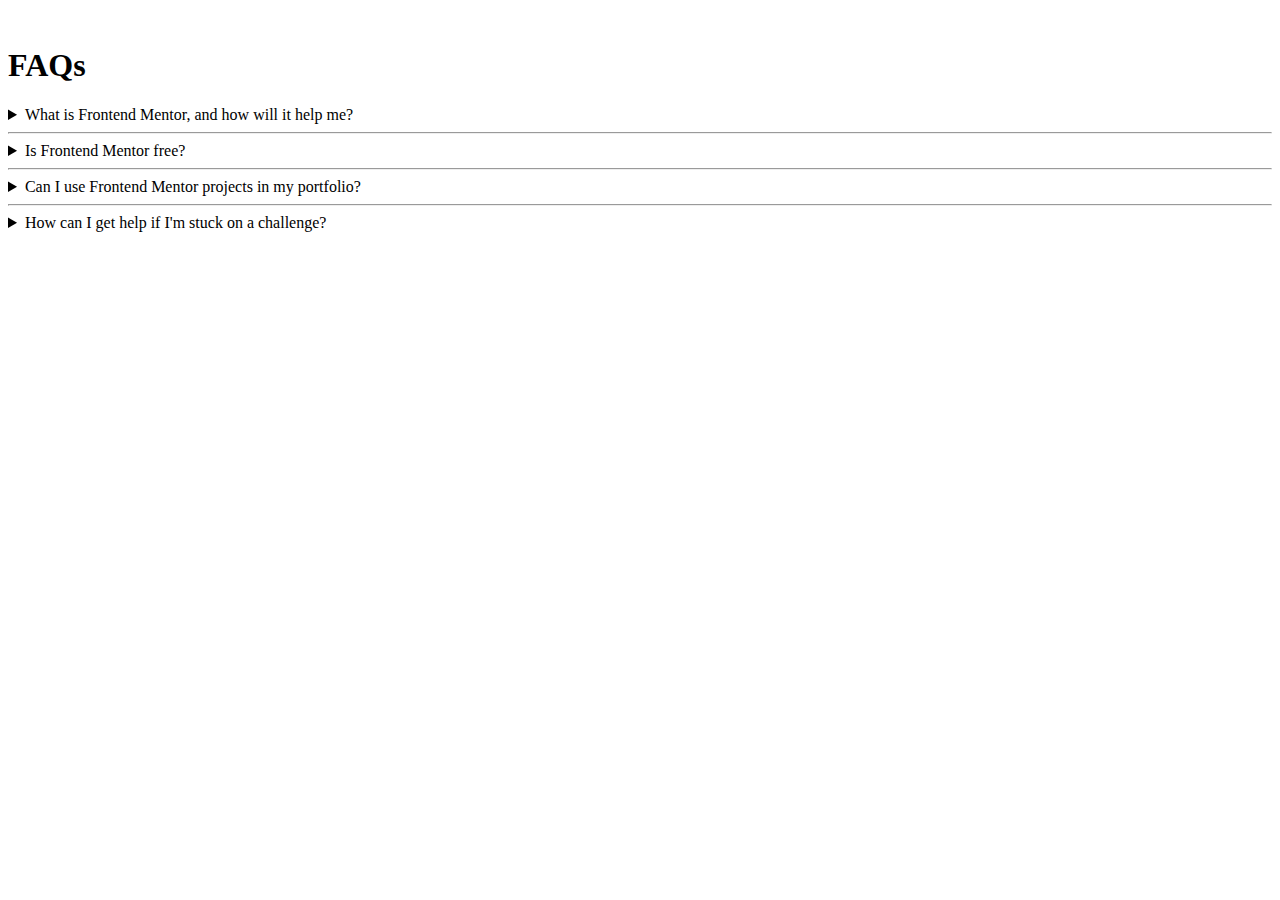
==== docs/index.html @ 5cf30051 "modified the src in the icons to open and close the accordion" ====
<!DOCTYPE html>
<html lang="en">
<head>
  <meta charset="UTF-8">
  <meta name="viewport" content="width=device-width, initial-scale=1.0"> <!-- displays site properly based on user's device -->
  
  <link rel="icon" type="image/png" sizes="32x32" href="./assets/images/favicon-32x32.png">
  <link rel="stylesheet" href="style.css">
  <link rel="preconnect" href="https://fonts.googleapis.com">
  <link rel="preconnect" href="https://fonts.gstatic.com" crossorigin>
  <link href="https://fonts.googleapis.com/css2?family=Work+Sans:ital,wght@0,100..900;1,100..900&display=swap" rel="stylesheet">
  
  <title>Frontend Mentor | FAQ accordion</title>

</head>
<body>

  <div class="container">
    
      <div class="card-container">
        <div class="card-elements">
          <div class="title">
            <img class="star-icon" src="assets/images/icon-star.svg" alt="">
            <h1>FAQs</h1>
          </div>

          <details>
            <summary class="question">What is Frontend Mentor, and how will it help me? <img class="plus-icon" src="assets/images/icon-plus.svg" alt="" > <img class="minus-icon" src="assets/images/icon-minus.svg" alt=""></summary>
            <p class="paragraph">  Frontend Mentor offers realistic coding challenges to help developers improve their 
              frontend coding skills with projects in HTML, CSS, and JavaScript. It's suitable for 
              all levels and ideal for portfolio building.</p>
          </details>

          <hr>

          <details>
            <summary class="question"> Is Frontend Mentor free? <img class="plus-icon" src="assets/images/icon-plus.svg" alt=""> <img class="minus-icon" src="assets/images/icon-minus.svg" alt=""></summary>
            <p class="paragraph">  Yes, Frontend Mentor offers both free and premium coding challenges, with the free 
              option providing access to a range of projects suitable for all skill levels.</p>
          </details>

          <hr>

          <details>
            <summary class="question">Can I use Frontend Mentor projects in my portfolio? <img class="plus-icon" src="assets/images/icon-plus.svg" alt=""> <img class="minus-icon" src="assets/images/icon-minus.svg" alt=""></summary>
            <p class="paragraph">  Yes, you can use projects completed on Frontend Mentor in your portfolio. It's an excellent
              way to showcase your skills to potential employers!
            </p>
          </details>

          <hr>

          <details>
            <summary  class="question">How can I get help if I'm stuck on a challenge? <img class="plus-icon" src="assets/images/icon-plus.svg" alt=""> <img class="minus-icon" src="assets/images/icon-minus.svg" alt=""></summary>
            <p class="paragraph">The best place to get help is inside Frontend Mentor's Discord community. There's a help 
              channel where you can ask questions and seek support from other community members.
           
            </p>
          </details>


        </div>
      </div>
   
  </div>

  




 

  

  


  

  
  <!-- <div class="attribution">
    Challenge by <a href="https://www.frontendmentor.io?ref=challenge" target="_blank">Frontend Mentor</a>. 
    Coded by <a href="#">Your Name Here</a>. -->
  </div>
</body>
</html>
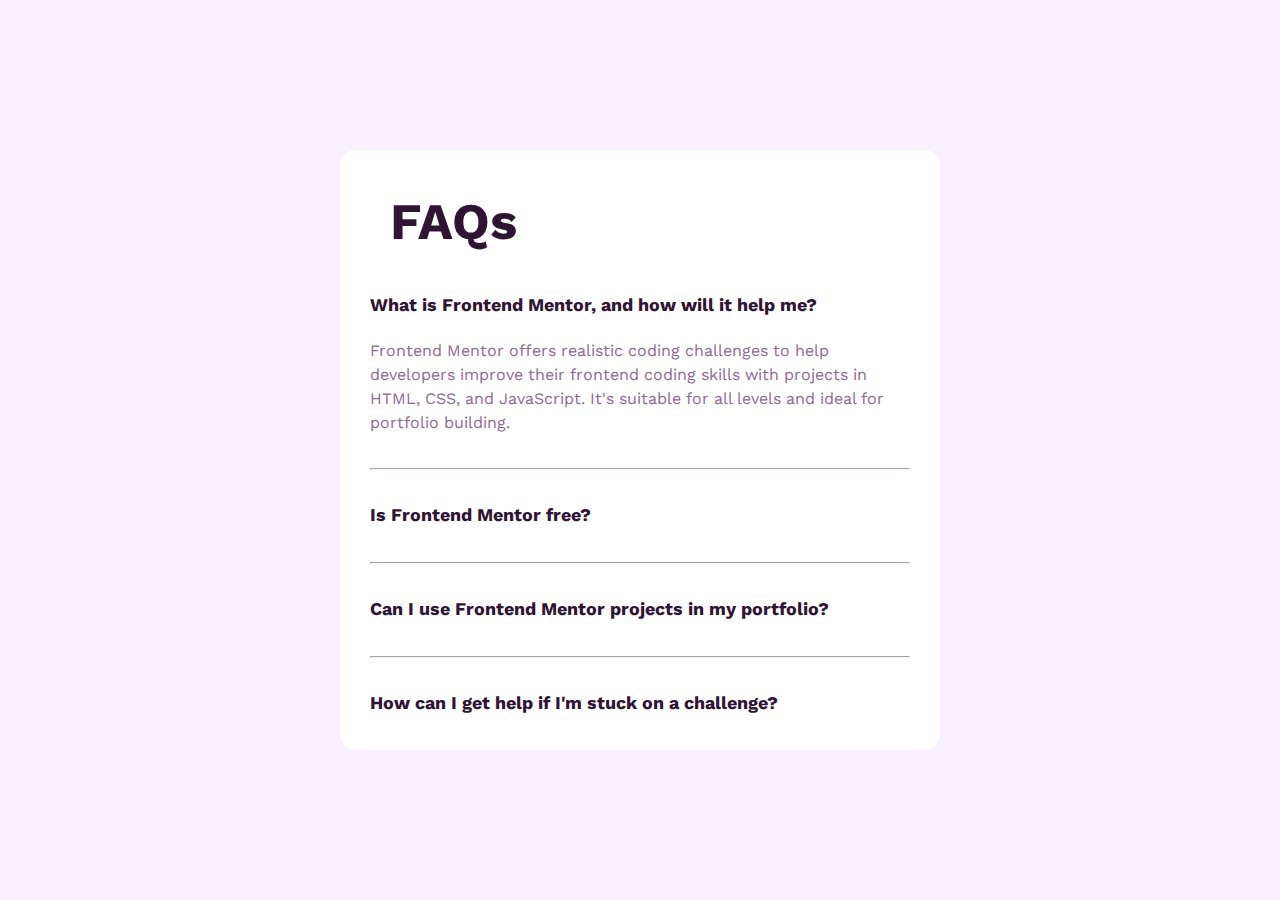
==== commit fb028d26: "accordion effect applied in details" ====
--- a/docs/index.html
+++ b/docs/index.html
@@ -24,7 +24,7 @@
             <h1>FAQs</h1>
           </div>
 
-          <details>
+          <details open name="faq">
             <summary class="question">What is Frontend Mentor, and how will it help me? <img class="plus-icon" src="assets/images/icon-plus.svg" alt="" > <img class="minus-icon" src="assets/images/icon-minus.svg" alt=""></summary>
             <p class="paragraph">  Frontend Mentor offers realistic coding challenges to help developers improve their 
               frontend coding skills with projects in HTML, CSS, and JavaScript. It's suitable for 
@@ -33,7 +33,7 @@
 
           <hr>
 
-          <details>
+          <details name="faq">
             <summary class="question"> Is Frontend Mentor free? <img class="plus-icon" src="assets/images/icon-plus.svg" alt=""> <img class="minus-icon" src="assets/images/icon-minus.svg" alt=""></summary>
             <p class="paragraph">  Yes, Frontend Mentor offers both free and premium coding challenges, with the free 
               option providing access to a range of projects suitable for all skill levels.</p>
@@ -41,7 +41,7 @@
 
           <hr>
 
-          <details>
+          <details name="faq">
             <summary class="question">Can I use Frontend Mentor projects in my portfolio? <img class="plus-icon" src="assets/images/icon-plus.svg" alt=""> <img class="minus-icon" src="assets/images/icon-minus.svg" alt=""></summary>
             <p class="paragraph">  Yes, you can use projects completed on Frontend Mentor in your portfolio. It's an excellent
               way to showcase your skills to potential employers!
@@ -50,7 +50,7 @@
 
           <hr>
 
-          <details>
+          <details name="faq">
             <summary  class="question">How can I get help if I'm stuck on a challenge? <img class="plus-icon" src="assets/images/icon-plus.svg" alt=""> <img class="minus-icon" src="assets/images/icon-minus.svg" alt=""></summary>
             <p class="paragraph">The best place to get help is inside Frontend Mentor's Discord community. There's a help 
               channel where you can ask questions and seek support from other community members.
--- a/docs/style.css
+++ b/docs/style.css
@@ -0,0 +1,170 @@
+/*CSS RESET*/
+
+/* 1. Use a more-intuitive box-sizing model */
+*, *::before, *::after {
+    box-sizing: border-box;
+  }
+  
+  /* 2. Remove default margin */
+  * {
+    margin: 0;
+  }
+  
+  body {
+    /* 3. Add accessible line-height */
+    line-height: 1.5;
+    /* 4. Improve text rendering */
+    -webkit-font-smoothing: antialiased;
+    font-family: "Work Sans", sans-serif;
+  }
+  
+  /* 5. Improve media defaults */
+  img, picture, video, canvas, svg {
+    display: block;
+    max-width: 100%;
+  }
+  
+  /* 6. Inherit fonts for form controls */
+  input, button, textarea, select {
+    font: inherit;
+  }
+  
+  /* 7. Avoid text overflows */
+  p, h1, h2, h3, h4, h5, h6 {
+    overflow-wrap: break-word;
+  }
+  
+  /* 8. Improve line wrapping */
+  p {
+    text-wrap: pretty;
+  }
+  h1, h2, h3, h4, h5, h6 {
+    text-wrap: balance;
+  }
+  
+
+  /*COLORS variables*/
+
+  :root{
+    --white: hsl(0, 0%, 100%);
+    --light-pink: rgb(249, 240, 255);
+    --grayish-purple: hsl(292, 16%, 49%);
+    --dark-purple: hsl(292, 42%, 14%);
+
+  }
+  
+body{
+  background-color: var(--light-pink);
+}
+
+
+.container{
+  min-height: 35vh;
+  background-image: url(assets/images/background-pattern-desktop.svg);
+  background-repeat: no-repeat;
+  background-size: cover;
+}
+
+
+.card-container{
+  display: flex;
+  align-items: center;
+  justify-content: center;
+  min-height: 100vh;
+  width: 100%; 
+  position: absolute;
+
+
+}
+
+.card-elements{
+  display: flex;
+  flex-direction: column;
+  max-width: 600px;
+  width: 100%;
+  height: 600px;
+  background-color: var(--white);
+  border-radius: 15px;
+  padding: 0 30px;
+  justify-content: space-evenly;
+  width: 100%;
+
+}
+
+.title{
+  font-size: 1rem;
+  font-size: clamp(1.2rem, 0.8rem + 1vw, 2rem);
+  color: var(--dark-purple);
+  display: flex;
+  align-items: center;
+  gap: 20px;
+}
+
+.star-icon{
+  height: 35px;
+
+}
+.minus-icon{
+  display: none;
+}
+
+details[open] .plus-icon {
+  display: none;
+}
+
+details[open] .minus-icon {
+  display: block
+}
+
+
+
+.question{
+  display: flex;
+  justify-content: space-between;
+  align-items: center;
+  font-size: 1.12rem;
+  text-decoration: none;
+  list-style: none;
+  color: var(--dark-purple);
+  font-weight: 700;
+  cursor: pointer;
+  transition: .5s ease-in;
+
+}
+
+.question:hover{
+  color: #b133e4;
+  transition: .5s ease-in;
+}
+
+.paragraph{
+  color: var(--grayish-purple);
+  text-align: left;
+  margin-top: 20px;
+  font-size: 1rem;
+}
+
+hr{
+border-color: var(--light-pink);
+
+}
+
+/*media query*/
+
+@media (width <= 700px) {
+
+  .container{
+    min-height: 35vh;
+    background-image: url(assets/images/background-pattern-mobile.svg);
+    background-repeat: no-repeat;
+    background-size: cover;
+  }
+
+  .card-elements{
+    margin: 0 30px ;
+  }
+
+  .question{
+    gap: 20px;
+  }
+}